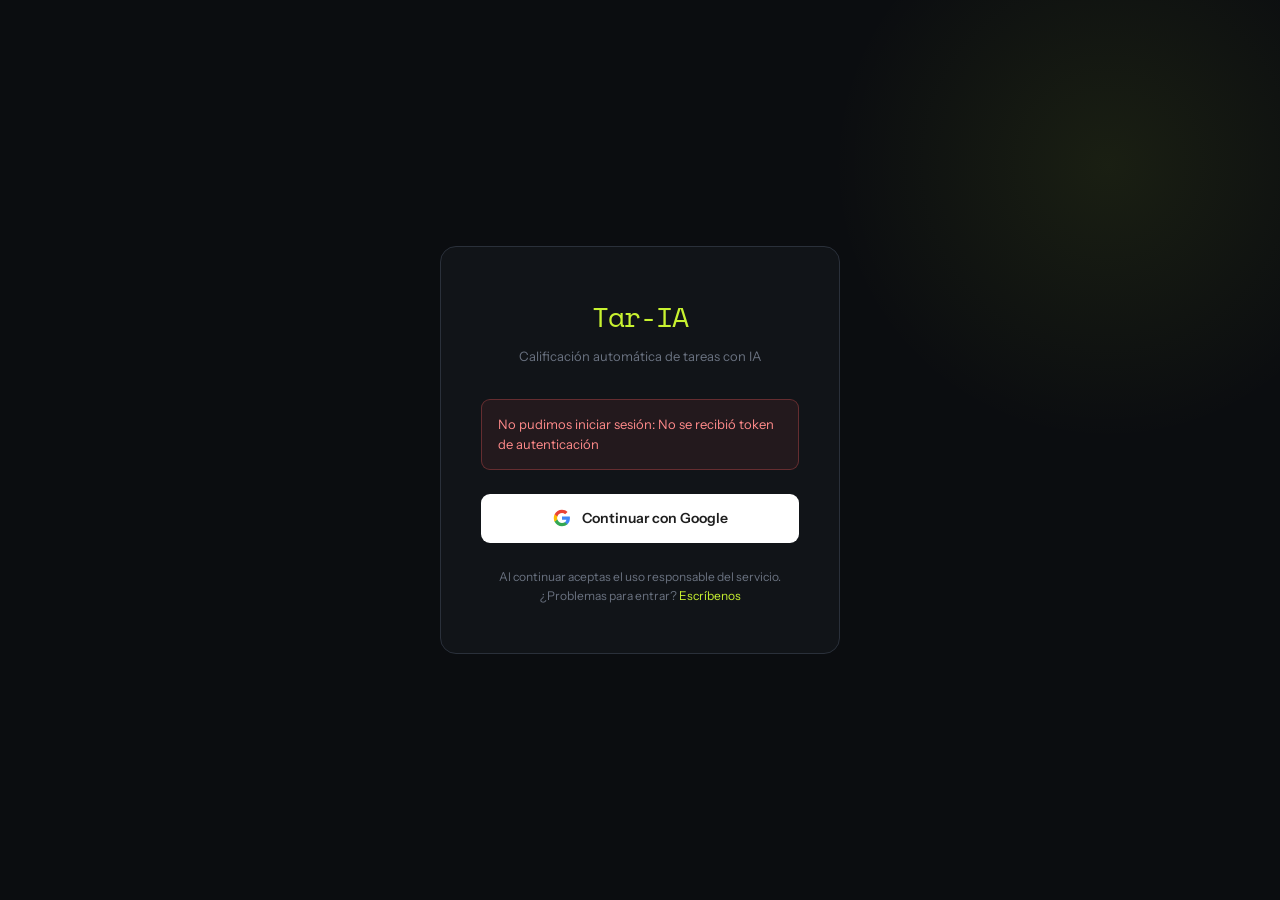
==== auth/callback/index.html @ 289f6f3b "Panel inicial de Tar-IA: login Google, calificar, historial, planes" ====
<!DOCTYPE html>
<html lang="es">
<head>
<meta charset="UTF-8">
<title>Iniciando sesión… — Tar-IA</title>
<link rel="stylesheet" href="../../css/style.css">
</head>
<body>
<div class="login-wrap">
  <div class="login-card" style="text-align:center">
    <div class="login-logo">Tar-IA</div>
    <div class="login-tag">Iniciando sesión…</div>
    <div style="display:flex;justify-content:center;margin-top:10px">
      <div class="spinner" style="border-color:rgba(200,242,48,.25);border-top-color:var(--accent)"></div>
    </div>
  </div>
</div>
<script src="../../js/api.js"></script>
<script>
  const params = new URLSearchParams(window.location.search);
  const token = params.get('token');
  if(token){
    setToken(token);
    window.location.href = '/panel.html';
  } else {
    window.location.href = '/index.html?msg=No se recibió token de autenticación';
  }
</script>
</body>
</html>
---- css/style.css ----
@import url('https://fonts.googleapis.com/css2?family=Space+Mono:wght@400;700&family=Instrument+Sans:ital,wght@0,400;0,500;0,600;1,400&display=swap');

:root{
  --bg:#0b0d10;--bg2:#111418;--bg3:#161b20;
  --border:#2a303a;--border2:#363d4a;
  --text:#f0ece0;--text2:#a0a8b8;--text3:#6a7280;
  --accent:#c8f230;--accent2:#a8cc20;
  --wa:#25d366;
  --error:#ff5d5d;--success:#4ade80;
}
*{box-sizing:border-box;margin:0;padding:0}
body{font-family:'Instrument Sans',sans-serif;background:var(--bg);color:var(--text);line-height:1.6;min-height:100vh}
a{color:inherit}
::selection{background:rgba(200,242,48,.3)}

/* ── TOPBAR ── */
.topbar{display:flex;align-items:center;justify-content:space-between;padding:18px 32px;border-bottom:0.5px solid var(--border);background:var(--bg2)}
.topbar-logo{font-family:'Space Mono',monospace;font-size:19px;color:var(--accent);letter-spacing:-1px;text-decoration:none;display:flex;align-items:center;gap:8px}
.topbar-logo .tag{font-size:10px;background:rgba(200,242,48,.1);border:0.5px solid rgba(200,242,48,.3);padding:2px 7px;border-radius:10px;letter-spacing:.5px}
.topbar-user{display:flex;align-items:center;gap:14px;font-size:13px;color:var(--text2)}
.topbar-plan{background:var(--bg3);border:0.5px solid var(--border2);padding:5px 12px;border-radius:7px;font-family:'Space Mono',monospace;font-size:12px;color:var(--accent)}
.btn-logout{background:none;border:0.5px solid var(--border2);color:var(--text2);font-size:12px;padding:7px 13px;border-radius:7px;cursor:pointer;transition:border-color .2s,color .2s}
.btn-logout:hover{border-color:var(--error);color:var(--error)}

/* ── LOGIN SCREEN ── */
.login-wrap{min-height:100vh;display:flex;align-items:center;justify-content:center;padding:24px;position:relative;overflow:hidden}
.login-glow{position:absolute;top:-15%;right:-10%;width:600px;height:600px;background:radial-gradient(circle,rgba(200,242,48,.08) 0%,transparent 65%);pointer-events:none}
.login-card{position:relative;z-index:1;background:var(--bg2);border:0.5px solid var(--border);border-radius:16px;padding:48px 40px;max-width:400px;width:100%;text-align:center}
.login-logo{font-family:'Space Mono',monospace;font-size:28px;color:var(--accent);letter-spacing:-1px;margin-bottom:6px}
.login-tag{font-size:13px;color:var(--text3);margin-bottom:32px}
.btn-google{display:flex;align-items:center;justify-content:center;gap:11px;width:100%;background:#fff;color:#1f1f1f;font-size:14px;font-weight:600;padding:13px 20px;border-radius:9px;border:none;cursor:pointer;text-decoration:none;transition:transform .15s,box-shadow .2s}
.btn-google:hover{transform:translateY(-1px);box-shadow:0 6px 20px rgba(0,0,0,.3)}
.login-foot{margin-top:24px;font-size:12px;color:var(--text3)}
.login-foot a{color:var(--accent);text-decoration:none}

/* ── PANEL LAYOUT ── */
.panel-body{display:flex;min-height:calc(100vh - 65px)}
.sidebar{width:220px;border-right:0.5px solid var(--border);background:var(--bg2);padding:24px 14px;flex-shrink:0}
.side-link{display:flex;align-items:center;gap:11px;padding:11px 14px;border-radius:8px;color:var(--text2);text-decoration:none;font-size:14px;cursor:pointer;transition:background .2s,color .2s;margin-bottom:3px;border:none;background:none;width:100%;text-align:left;font-family:inherit}
.side-link svg{width:17px;height:17px;stroke:currentColor;fill:none;stroke-width:1.8;flex-shrink:0}
.side-link:hover{background:var(--bg3);color:var(--text)}
.side-link.active{background:rgba(200,242,48,.08);color:var(--accent)}
.main-content{flex:1;padding:36px 40px;max-width:920px}
.view{display:none}
.view.active{display:block}
.view-title{font-size:1.6rem;font-weight:600;margin-bottom:6px}
.view-sub{font-size:14px;color:var(--text2);margin-bottom:32px}

/* ── CARDS / FORM ── */
.card{background:var(--bg2);border:0.5px solid var(--border);border-radius:12px;padding:28px}
.field{margin-bottom:20px}
.field label{display:block;font-size:13px;color:var(--text2);margin-bottom:8px;font-weight:500}
.field-hint{font-size:12px;color:var(--text3);margin-top:6px}
.dropzone{border:1.5px dashed var(--border2);border-radius:10px;padding:24px;text-align:center;cursor:pointer;transition:border-color .2s,background .2s;font-size:13px;color:var(--text2)}
.dropzone:hover,.dropzone.drag{border-color:var(--accent);background:rgba(200,242,48,.04)}
.dropzone input{display:none}
.file-list{margin-top:10px;display:flex;flex-direction:column;gap:6px}
.file-item{display:flex;align-items:center;justify-content:space-between;background:var(--bg3);border:0.5px solid var(--border);border-radius:7px;padding:8px 12px;font-size:12px;font-family:'Space Mono',monospace}
.file-item button{background:none;border:none;color:var(--text3);cursor:pointer;font-size:14px}
textarea{width:100%;background:var(--bg3);border:0.5px solid var(--border2);border-radius:8px;padding:12px 14px;color:var(--text);font-family:inherit;font-size:14px;resize:vertical;min-height:80px}
textarea:focus{outline:none;border-color:var(--accent)}

.btn-primary{display:inline-flex;align-items:center;gap:9px;background:var(--accent);color:#0b0d10;font-size:14px;font-weight:600;padding:13px 24px;border-radius:9px;border:none;cursor:pointer;transition:background .2s}
.btn-primary:hover{background:var(--accent2)}
.btn-primary:disabled{opacity:.5;cursor:not-allowed}
.btn-secondary{display:inline-flex;align-items:center;gap:9px;background:transparent;color:var(--text);font-size:14px;font-weight:500;padding:13px 24px;border-radius:9px;border:0.5px solid var(--border2);cursor:pointer;transition:border-color .2s,color .2s}
.btn-secondary:hover{border-color:var(--accent);color:var(--accent)}

/* ── ALERT ── */
.alert{padding:14px 16px;border-radius:9px;font-size:13px;margin-bottom:20px;display:flex;gap:10px;align-items:flex-start}
.alert-error{background:rgba(255,93,93,.08);border:0.5px solid rgba(255,93,93,.3);color:#ff8a8a}
.alert-success{background:rgba(74,222,128,.08);border:0.5px solid rgba(74,222,128,.3);color:var(--success)}
.alert-info{background:rgba(200,242,48,.06);border:0.5px solid rgba(200,242,48,.25);color:var(--accent)}

/* ── TABLE ── */
table{width:100%;border-collapse:collapse;font-size:13px}
th{text-align:left;color:var(--text3);font-family:'Space Mono',monospace;font-size:11px;text-transform:uppercase;letter-spacing:.5px;padding:10px 12px;border-bottom:0.5px solid var(--border)}
td{padding:12px;border-bottom:0.5px solid var(--border);color:var(--text2)}
tr:last-child td{border-bottom:none}
.badge{font-size:11px;padding:3px 9px;border-radius:10px;font-family:'Space Mono',monospace}
.badge-ok{background:rgba(74,222,128,.1);color:var(--success);border:0.5px solid rgba(74,222,128,.25)}
.badge-pending{background:rgba(245,176,96,.1);color:#f5b060;border:0.5px solid rgba(245,176,96,.25)}

/* ── PLAN CARDS ── */
.plan-grid{display:grid;grid-template-columns:repeat(auto-fit,minmax(200px,1fr));gap:16px;margin-top:8px}
.plan-card{background:var(--bg3);border:0.5px solid var(--border2);border-radius:12px;padding:24px 20px;text-align:center;position:relative;transition:border-color .2s,transform .2s}
.plan-card:hover{transform:translateY(-3px)}
.plan-card.current{border-color:var(--accent);background:rgba(200,242,48,.05)}
.plan-card.current::before{content:'Plan actual';position:absolute;top:-10px;left:50%;transform:translateX(-50%);background:var(--accent);color:#0b0d10;font-size:10px;padding:3px 10px;border-radius:10px;font-family:'Space Mono',monospace;font-weight:700}
.plan-name{font-family:'Space Mono',monospace;font-size:14px;color:var(--text2);text-transform:uppercase;letter-spacing:.5px;margin-bottom:10px}
.plan-price{font-size:2rem;font-weight:700;margin-bottom:4px}
.plan-price small{font-size:13px;color:var(--text3);font-weight:400}
.plan-revs{font-size:13px;color:var(--text3);margin-bottom:18px}

/* ── STAT MINI ── */
.stat-row{display:grid;grid-template-columns:repeat(3,1fr);gap:14px;margin-bottom:28px}
.stat-mini{background:var(--bg2);border:0.5px solid var(--border);border-radius:10px;padding:18px 20px}
.stat-mini-num{font-family:'Space Mono',monospace;font-size:1.7rem;color:var(--accent);font-weight:700}
.stat-mini-label{font-size:12px;color:var(--text3);margin-top:4px}

/* ── LOADER ── */
.spinner{width:18px;height:18px;border:2px solid rgba(11,13,16,.3);border-top-color:#0b0d10;border-radius:50%;animation:spin .7s linear infinite}
@keyframes spin{to{transform:rotate(360deg)}}

@media(max-width:760px){
  .panel-body{flex-direction:column}
  .sidebar{width:100%;display:flex;overflow-x:auto;border-right:none;border-bottom:0.5px solid var(--border)}
  .side-link{flex-shrink:0}
  .main-content{padding:24px 18px}
  .stat-row{grid-template-columns:1fr}
}
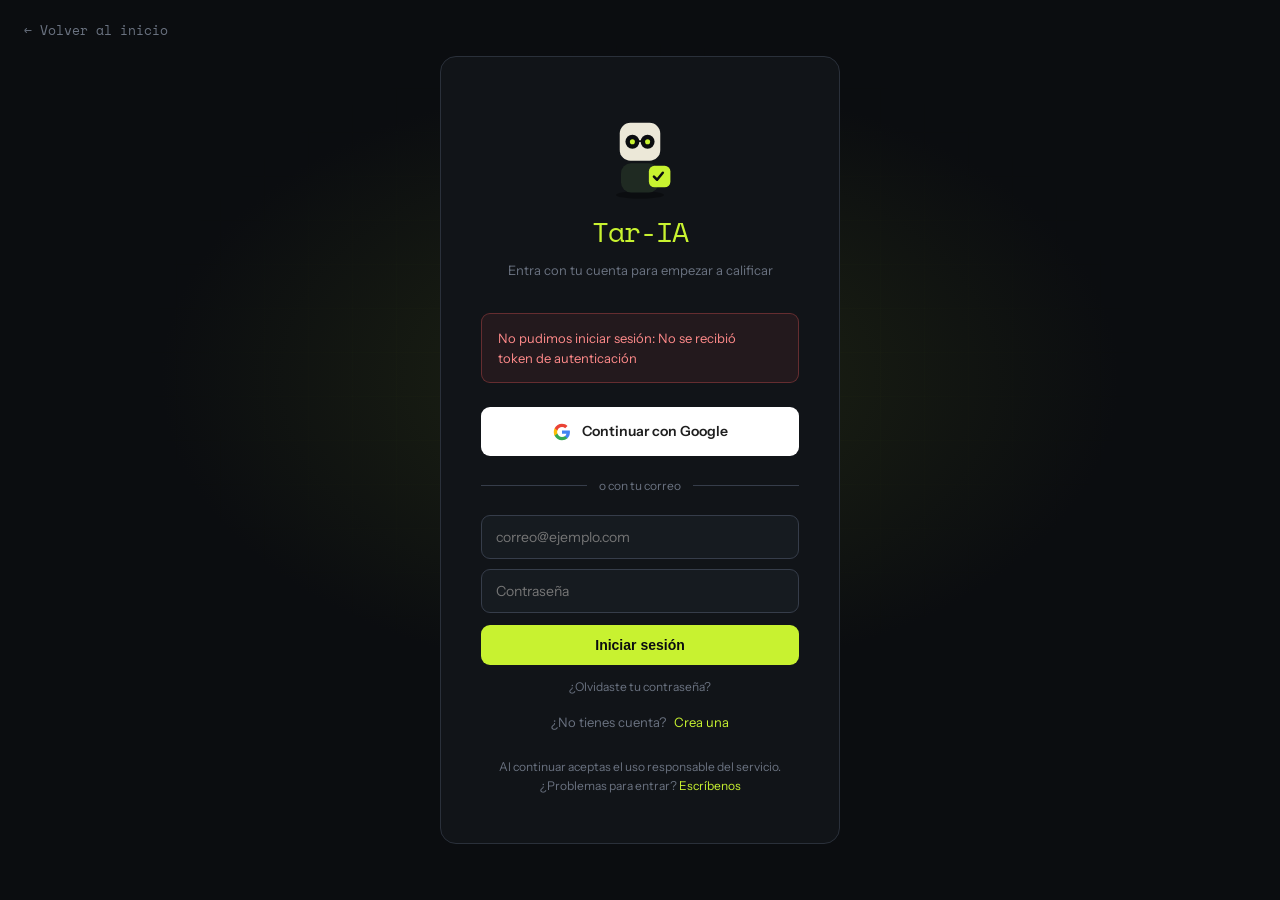
==== commit c7765046: "Landing nuevo + login limpio (sin foto); flujo index→login→panel" ====
--- a/auth/callback/index.html
+++ b/auth/callback/index.html
@@ -23,7 +23,7 @@
     setToken(token);
     window.location.href = '/panel.html';
   } else {
-    window.location.href = '/index.html?msg=No se recibió token de autenticación';
+    window.location.href = '/login.html?msg=No se recibió token de autenticación';
   }
 </script>
 </body>
--- a/css/style.css
+++ b/css/style.css
@@ -14,13 +14,86 @@
 ::selection{background:rgba(200,242,48,.3)}
 
 /* ── TOPBAR ── */
+@keyframes nerdy-bob{0%,100%{transform:translateY(0)}50%{transform:translateY(-6px)}}
 .topbar{display:flex;align-items:center;justify-content:space-between;padding:18px 32px;border-bottom:0.5px solid var(--border);background:var(--bg2)}
 .topbar-logo{font-family:'Space Mono',monospace;font-size:19px;color:var(--accent);letter-spacing:-1px;text-decoration:none;display:flex;align-items:center;gap:8px}
 .topbar-logo .tag{font-size:10px;background:rgba(200,242,48,.1);border:0.5px solid rgba(200,242,48,.3);padding:2px 7px;border-radius:10px;letter-spacing:.5px}
 .topbar-user{display:flex;align-items:center;gap:14px;font-size:13px;color:var(--text2)}
 .topbar-plan{background:var(--bg3);border:0.5px solid var(--border2);padding:5px 12px;border-radius:7px;font-family:'Space Mono',monospace;font-size:12px;color:var(--accent)}
+.topbar-creditos{font-family:'Space Mono',monospace;font-size:12px;color:var(--text3);padding:5px 10px;border:0.5px solid var(--border);border-radius:7px}
 .btn-logout{background:none;border:0.5px solid var(--border2);color:var(--text2);font-size:12px;padding:7px 13px;border-radius:7px;cursor:pointer;transition:border-color .2s,color .2s}
 .btn-logout:hover{border-color:var(--error);color:var(--error)}
+
+/* ── AUTH STAGE (login con ilustración central) ── */
+.auth-stage{position:relative;min-height:100vh;overflow:hidden;background:radial-gradient(ellipse 60% 55% at 50% 52%, rgba(200,242,48,.06), var(--bg) 70%)}
+.auth-stage::after{content:'';position:absolute;inset:0;background-image:linear-gradient(rgba(255,255,255,.014) 1px,transparent 1px),linear-gradient(90deg,rgba(255,255,255,.014) 1px,transparent 1px);background-size:48px 48px;pointer-events:none;z-index:0}
+
+/* ilustración central que se funde con el fondo */
+.auth-hero{position:absolute;left:50%;top:50%;transform:translate(-50%,-50%);z-index:1;pointer-events:none}
+.auth-hero-img{height:min(86vh,720px);max-width:92vw;object-fit:contain;display:block;
+  -webkit-mask-image:radial-gradient(ellipse 58% 64% at 50% 47%, #000 38%, transparent 82%);
+  mask-image:radial-gradient(ellipse 58% 64% at 50% 47%, #000 38%, transparent 82%)}
+
+/* humito del café (aproximado por CSS, sobre la taza) */
+.steam{position:absolute;left:calc(50% - 86px);top:calc(50% + 30px);width:7px;height:7px;border-radius:50%;background:rgba(255,255,255,.5);filter:blur(3px);opacity:0;z-index:2}
+.steam.s1{animation:steam 3.4s ease-in infinite}
+.steam.s2{left:calc(50% - 78px);animation:steam 3.4s ease-in .9s infinite}
+.steam.s3{left:calc(50% - 94px);animation:steam 3.4s ease-in 1.8s infinite}
+@keyframes steam{0%{opacity:0;transform:translateY(0) scale(.7)}25%{opacity:.55}100%{opacity:0;transform:translateY(-46px) scale(1.7)}}
+
+/* bloques flotantes en las esquinas */
+.auth-tl{position:absolute;top:54px;left:56px;max-width:420px;z-index:3}
+.auth-bl{position:absolute;bottom:46px;left:56px;z-index:3}
+.auth-br{position:absolute;bottom:46px;right:56px;z-index:3}
+
+.auth-brand{font-family:'Space Mono',monospace;font-size:18px;color:var(--accent);letter-spacing:-.5px;margin-bottom:30px}
+.auth-brand span{color:var(--text3);font-size:11px;margin-left:4px}
+.auth-headline{font-size:2.3rem;line-height:1.12;font-weight:600;letter-spacing:-1.2px;margin-bottom:16px;text-shadow:0 2px 24px rgba(0,0,0,.6)}
+.auth-lede{font-size:14.5px;color:var(--text2);line-height:1.6;max-width:380px;margin-bottom:26px}
+.auth-points{list-style:none;padding:0;margin:0;display:flex;flex-direction:column;gap:12px}
+.auth-points li{position:relative;padding-left:28px;font-size:13.5px;color:var(--text2)}
+.auth-points li::before{content:'';position:absolute;left:0;top:3px;width:17px;height:17px;border-radius:50%;background:rgba(200,242,48,.1);border:0.5px solid var(--accent)}
+.auth-points li::after{content:'';position:absolute;left:6px;top:6px;width:4px;height:8px;border:solid var(--accent);border-width:0 1.6px 1.6px 0;transform:rotate(45deg)}
+
+/* mockup hoja calificada */
+.mock-sheet{max-width:270px;background:var(--bg2);border:0.5px solid var(--border2);border-radius:13px;overflow:hidden;box-shadow:0 30px 70px rgba(0,0,0,.45);transform:rotate(-2.5deg);transition:transform .4s cubic-bezier(.16,1,.3,1)}
+.mock-sheet:hover{transform:rotate(0) translateY(-4px)}
+.mock-head{background:var(--accent);color:#0b0d10;padding:16px 20px;display:flex;align-items:baseline;gap:7px}
+.mock-grade{font-family:'Space Mono',monospace;font-size:34px;font-weight:700;line-height:1}
+.mock-grade-sub{font-size:13px;opacity:.7;font-weight:600}
+.mock-body{padding:16px 20px 14px}
+.mock-name{font-weight:600;font-size:13px;margin-bottom:12px;color:var(--text)}
+.mock-row{font-size:12px;color:var(--text2);padding:6px 0;border-bottom:0.5px solid var(--border);display:flex;align-items:center;gap:9px}
+.mock-row:last-of-type{border-bottom:none}
+.mk{width:16px;height:16px;border-radius:50%;display:inline-flex;align-items:center;justify-content:center;font-size:10px;font-weight:700;flex-shrink:0;color:#0b0d10}
+.mk.ok{background:var(--success)}
+.mk.bad{background:var(--error)}
+.mock-foot{font-size:10px;color:var(--text3);font-family:'Space Mono',monospace;margin-top:12px}
+
+/* Pantallas medianas: ocultar la tarjeta de ejemplo para evitar choques */
+@media(max-width:1180px){
+  .auth-bl{display:none}
+  .auth-br{bottom:40px;right:40px}
+  .auth-tl{max-width:360px;top:44px;left:40px}
+  .auth-headline{font-size:2rem}
+}
+/* En pantallas de poca altura se oculta para no tapar el texto */
+@media(max-height:780px){
+  .auth-bl{display:none}
+}
+
+/* Móvil: apilar todo en flujo vertical, sin posiciones absolutas */
+@media(max-width:820px){
+  .auth-stage{display:flex;flex-direction:column;align-items:center;padding:36px 22px;min-height:100vh}
+  .auth-hero{position:relative;left:auto;top:auto;transform:none;order:2;margin:8px 0}
+  .auth-hero-img{height:auto;width:100%;max-width:340px;animation:none}
+  .steam{display:none}
+  .auth-tl{position:relative;top:auto;left:auto;order:1;max-width:480px;text-align:center}
+  .auth-tl .auth-points{display:none}
+  .auth-headline{font-size:1.7rem}
+  .auth-bl{display:none}
+  .auth-br{position:relative;bottom:auto;right:auto;order:3;width:100%;max-width:400px}
+}
 
 /* ── LOGIN SCREEN ── */
 .login-wrap{min-height:100vh;display:flex;align-items:center;justify-content:center;padding:24px;position:relative;overflow:hidden}
@@ -30,6 +103,18 @@
 .login-tag{font-size:13px;color:var(--text3);margin-bottom:32px}
 .btn-google{display:flex;align-items:center;justify-content:center;gap:11px;width:100%;background:#fff;color:#1f1f1f;font-size:14px;font-weight:600;padding:13px 20px;border-radius:9px;border:none;cursor:pointer;text-decoration:none;transition:transform .15s,box-shadow .2s}
 .btn-google:hover{transform:translateY(-1px);box-shadow:0 6px 20px rgba(0,0,0,.3)}
+.login-or{display:flex;align-items:center;gap:12px;margin:20px 0;color:var(--text3);font-size:12px}
+.login-or::before,.login-or::after{content:'';flex:1;height:0.5px;background:var(--border2)}
+.login-input{width:100%;background:var(--bg3);border:0.5px solid var(--border2);border-radius:9px;padding:12px 14px;color:var(--text);font-family:inherit;font-size:14px;margin-bottom:10px}
+.login-input:focus{outline:none;border-color:var(--accent)}
+.btn-email{width:100%;background:var(--accent);color:#0b0d10;font-size:14px;font-weight:600;padding:12px 20px;border-radius:9px;border:none;cursor:pointer;transition:background .2s;margin-top:2px}
+.btn-email:hover{background:var(--accent2)}
+.btn-email:disabled{opacity:.55;cursor:not-allowed}
+.login-forgot{margin-top:12px;font-size:12px;text-align:center}
+.login-forgot a{color:var(--text3);text-decoration:none}
+.login-forgot a:hover{color:var(--accent)}
+.login-switch{margin-top:16px;font-size:13px;color:var(--text3)}
+.login-switch a{color:var(--accent);text-decoration:none;margin-left:5px}
 .login-foot{margin-top:24px;font-size:12px;color:var(--text3)}
 .login-foot a{color:var(--accent);text-decoration:none}
 
@@ -40,8 +125,8 @@
 .side-link svg{width:17px;height:17px;stroke:currentColor;fill:none;stroke-width:1.8;flex-shrink:0}
 .side-link:hover{background:var(--bg3);color:var(--text)}
 .side-link.active{background:rgba(200,242,48,.08);color:var(--accent)}
-.main-content{flex:1;padding:36px 40px;max-width:920px}
-.view{display:none}
+.main-content{flex:1;padding:36px 40px;min-width:0}
+.view{display:none;max-width:960px;margin:0 auto}
 .view.active{display:block}
 .view-title{font-size:1.6rem;font-weight:600;margin-bottom:6px}
 .view-sub{font-size:14px;color:var(--text2);margin-bottom:32px}
@@ -66,8 +151,67 @@
 .btn-secondary{display:inline-flex;align-items:center;gap:9px;background:transparent;color:var(--text);font-size:14px;font-weight:500;padding:13px 24px;border-radius:9px;border:0.5px solid var(--border2);cursor:pointer;transition:border-color .2s,color .2s}
 .btn-secondary:hover{border-color:var(--accent);color:var(--accent)}
 
+/* ── MODAL GENÉRICO (fotos, etc.) ── */
+.modal-overlay{position:fixed;inset:0;background:rgba(0,0,0,.55);backdrop-filter:blur(5px);-webkit-backdrop-filter:blur(5px);z-index:1100;display:flex;align-items:center;justify-content:center;padding:24px}
+.modal-box{background:var(--bg2);border:0.5px solid var(--border2);border-radius:16px;max-width:460px;width:100%;padding:32px 30px;text-align:center;box-shadow:0 30px 80px rgba(0,0,0,.6)}
+.modal-emoji{font-size:38px;margin-bottom:8px}
+.modal-box h2{font-size:1.25rem;margin-bottom:14px}
+.modal-box p{font-size:14px;color:var(--text2);line-height:1.6;margin-bottom:12px}
+.modal-box strong{color:var(--text)}
+.modal-example{font-family:'Space Mono',monospace;font-size:12.5px;color:var(--accent);background:var(--bg3);border:0.5px solid var(--border);border-radius:9px;padding:12px;margin:14px 0}
+.modal-warn{background:rgba(245,176,96,.1);border:0.5px solid rgba(245,176,96,.3);border-radius:9px;padding:11px 14px;color:#f5b060 !important;font-size:13px !important}
+.modal-actions{display:flex;gap:12px;justify-content:center;margin-top:22px}
+.modal-actions button{flex:1}
+
+/* ── CÓMO USAR ── */
+.howto-step{background:var(--bg2);border:0.5px solid var(--border);border-radius:12px;padding:24px 26px;margin-bottom:18px}
+.howto-head{display:flex;align-items:center;gap:12px;margin-bottom:12px}
+.howto-head h3{margin:0;font-size:16px}
+.howto-n{flex-shrink:0;width:34px;height:34px;border-radius:50%;background:var(--accent);color:#0b0d10;font-family:'Space Mono',monospace;font-weight:700;display:flex;align-items:center;justify-content:center;font-size:16px}
+.howto-step p{font-size:14px;color:var(--text2);line-height:1.6;margin-bottom:8px}
+.howto-step ul{margin:0 0 8px;padding-left:20px}
+.howto-step li{font-size:13.5px;color:var(--text2);line-height:1.7}
+.howto-step strong{color:var(--text)}
+.howto-tip{font-size:12.5px !important;color:var(--text3) !important;border-left:2px solid var(--border2);padding-left:12px;margin-top:10px !important}
+.howto-grid{display:grid;grid-template-columns:1fr 1fr;gap:14px;margin-top:12px}
+.howto-card{border-radius:10px;padding:16px 18px}
+.howto-card.good{background:rgba(74,222,128,.06);border:0.5px solid rgba(74,222,128,.3)}
+.howto-card.bad{background:rgba(255,93,93,.06);border:0.5px solid rgba(255,93,93,.3)}
+.howto-card-h{font-weight:600;font-size:14px;margin-bottom:10px}
+.howto-card.good .howto-card-h{color:var(--success)}
+.howto-card.bad .howto-card-h{color:var(--error)}
+.howto-card ul{margin:0;padding-left:18px}
+.howto-card li{font-size:13px;color:var(--text2);line-height:1.7}
+.howto-cta{text-align:center;font-size:14px;color:var(--text2);padding:18px;background:rgba(200,242,48,.06);border:0.5px solid rgba(200,242,48,.25);border-radius:12px}
+.howto-cta a{color:var(--accent);text-decoration:none;font-weight:600;margin-left:6px}
+@media(max-width:680px){.howto-grid{grid-template-columns:1fr}}
+
+/* ── BANNER VERIFICACIÓN DE CORREO ── */
+#verify-banner{display:flex;align-items:center;gap:10px;background:rgba(245,176,96,.12);border-bottom:0.5px solid rgba(245,176,96,.35);color:#f5b060;font-size:13px;padding:11px 24px}
+#verify-banner svg{flex-shrink:0}
+#verify-banner button{margin-left:auto;background:#f5b060;color:#0b0d10;border:none;border-radius:7px;padding:7px 14px;font-size:12px;font-weight:600;cursor:pointer;white-space:nowrap}
+#verify-banner button:disabled{opacity:.6;cursor:default}
+
+/* ── SELECTOR DE MODO DE CLAVE ── */
+.clave-modo{display:flex;gap:8px;background:var(--bg3);border:0.5px solid var(--border);border-radius:10px;padding:4px;margin-bottom:20px}
+.clave-modo-btn{flex:1;background:none;border:none;color:var(--text2);font-size:13px;font-weight:500;padding:9px 12px;border-radius:7px;cursor:pointer;font-family:inherit;transition:background .2s,color .2s}
+.clave-modo-btn.active{background:var(--accent);color:#0b0d10;font-weight:600}
+#tabla-clave input{background:var(--bg3);border:0.5px solid var(--border2);border-radius:6px;color:var(--text);font-family:inherit;font-size:13px;padding:6px 8px;width:100%}
+#tabla-clave input:focus{outline:none;border-color:var(--accent)}
+#tabla-clave td{vertical-align:middle}
+#tabla-clave .col-puntos input{width:64px}
+#tabla-clave .col-tol input{width:72px}
+.btn-del-fila{background:none;border:none;color:var(--text3);cursor:pointer;font-size:14px}
+.btn-del-fila:hover{color:var(--error)}
+
+/* ── AVISO DE CRÉDITOS ── */
+.creditos-aviso{background:rgba(200,242,48,.07);border:0.5px solid rgba(200,242,48,.3);border-radius:9px;padding:12px 16px;margin-bottom:16px;font-size:13px;color:var(--text2)}
+.creditos-aviso .cred-num{font-family:'Space Mono',monospace;font-weight:700;color:var(--accent);font-size:15px}
+.creditos-aviso .cred-sub{color:var(--text3);font-size:12px;margin-left:4px}
+.creditos-aviso .cred-warn{margin-top:8px;color:#ff8a8a;font-size:12px}
+
 /* ── ALERT ── */
-.alert{padding:14px 16px;border-radius:9px;font-size:13px;margin-bottom:20px;display:flex;gap:10px;align-items:flex-start}
+.alert{padding:14px 38px 14px 16px;border-radius:9px;font-size:13px;margin-bottom:20px;position:relative;line-height:1.55}
 .alert-error{background:rgba(255,93,93,.08);border:0.5px solid rgba(255,93,93,.3);color:#ff8a8a}
 .alert-success{background:rgba(74,222,128,.08);border:0.5px solid rgba(74,222,128,.3);color:var(--success)}
 .alert-info{background:rgba(200,242,48,.06);border:0.5px solid rgba(200,242,48,.25);color:var(--accent)}
@@ -91,6 +235,49 @@
 .plan-price{font-size:2rem;font-weight:700;margin-bottom:4px}
 .plan-price small{font-size:13px;color:var(--text3);font-weight:400}
 .plan-revs{font-size:13px;color:var(--text3);margin-bottom:18px}
+.ai-disclaimer{display:flex;gap:11px;align-items:flex-start;background:rgba(245,176,96,.08);border:0.5px solid rgba(245,176,96,.3);border-radius:10px;padding:14px 18px;margin-bottom:24px;font-size:13px;color:#f5b060;line-height:1.55}
+.ai-disclaimer svg{flex-shrink:0;margin-top:2px}
+.ai-disclaimer strong{color:#ffd9a0}
+.ai-disclaimer #ai-disclaimer-close{margin-left:auto;background:none;border:none;color:#f5b060;cursor:pointer;font-size:14px;padding:2px 6px;flex-shrink:0;align-self:flex-start;opacity:.7}
+.ai-disclaimer #ai-disclaimer-close:hover{opacity:1}
+.alert-close{position:absolute;top:10px;right:12px;background:none;border:none;color:inherit;cursor:pointer;font-size:13px;opacity:.6}
+.alert-close:hover{opacity:1}
+.plan-iva{font-size:10px;color:var(--text3);text-transform:uppercase;letter-spacing:.5px;margin-bottom:4px}
+.plan-usd{font-size:12px;color:var(--text3);margin-bottom:4px;font-family:'Space Mono',monospace}
+.fx-disclaimer{font-size:11px;color:var(--text3);margin-top:14px;line-height:1.5;border-left:2px solid var(--border2);padding-left:10px}
+
+/* ── TOOLTIPS DE AYUDA (ícono i) ── */
+.info-i{display:inline-flex;align-items:center;justify-content:center;width:15px;height:15px;border-radius:50%;border:1px solid var(--text3);color:var(--text3);font-size:10px;font-style:italic;font-family:Georgia,serif;cursor:help;margin-left:7px;position:relative;vertical-align:middle}
+.info-i:hover{border-color:var(--accent);color:var(--accent)}
+.info-pop{display:none;position:absolute;bottom:140%;left:50%;transform:translateX(-50%);width:250px;background:var(--bg3);border:0.5px solid var(--border2);border-radius:9px;padding:11px 13px;font-size:12px;font-style:normal;font-weight:400;color:var(--text2);line-height:1.55;z-index:60;box-shadow:0 10px 28px rgba(0,0,0,.45);text-align:left;font-family:'Instrument Sans',sans-serif}
+.info-pop strong{color:var(--text)}
+.info-i:hover .info-pop{display:block}
+
+/* ── TOUR DE BIENVENIDA ── */
+.tour-overlay{position:fixed;inset:0;background:rgba(0,0,0,.6);z-index:1000}
+.tour-tip{position:fixed;z-index:1003;width:300px;background:var(--bg2);border:0.5px solid var(--accent);border-radius:12px;padding:18px 20px;box-shadow:0 20px 60px rgba(0,0,0,.55)}
+.tour-title{font-weight:600;font-size:15px;margin-bottom:6px}
+.tour-text{font-size:13px;color:var(--text2);line-height:1.55;margin-bottom:14px}
+.tour-actions{display:flex;justify-content:space-between;align-items:center;gap:10px}
+.tour-skip{background:none;border:none;color:var(--text3);font-size:12px;cursor:pointer;padding:6px}
+.tour-skip:hover{color:var(--text2)}
+.tour-next{background:var(--accent);color:#0b0d10;border:none;border-radius:7px;padding:8px 18px;font-size:13px;font-weight:600;cursor:pointer}
+.tour-progress{font-size:11px;color:var(--text3);font-family:'Space Mono',monospace;margin-top:10px;text-align:right}
+.tour-highlight{position:relative;z-index:1002;box-shadow:0 0 0 3px var(--accent),0 0 0 9999px rgba(0,0,0,.6);border-radius:8px}
+
+/* ── ADMIN KPIs ── */
+.kpi-grid{display:grid;grid-template-columns:repeat(auto-fit,minmax(180px,1fr));gap:14px;margin-bottom:24px}
+.kpi-card{background:var(--bg2);border:0.5px solid var(--border);border-radius:12px;padding:20px 22px}
+.kpi-card.kpi-accent{border-color:rgba(200,242,48,.35);background:rgba(200,242,48,.04)}
+.kpi-label{font-size:11px;color:var(--text3);text-transform:uppercase;letter-spacing:.6px;margin-bottom:8px}
+.kpi-num{font-family:'Space Mono',monospace;font-size:1.7rem;font-weight:700;color:var(--text);line-height:1}
+.kpi-card.kpi-accent .kpi-num{color:var(--accent)}
+.kpi-foot{font-size:12px;color:var(--text3);margin-top:6px}
+.plan-bar-row{display:flex;align-items:center;gap:12px;margin-bottom:10px;font-size:13px}
+.plan-bar-name{width:110px;color:var(--text2);font-family:'Space Mono',monospace;font-size:12px;text-transform:capitalize}
+.plan-bar-track{flex:1;background:var(--bg3);border-radius:99px;height:10px;overflow:hidden}
+.plan-bar-fill{height:100%;background:var(--accent);border-radius:99px;min-width:3px}
+.plan-bar-count{width:36px;text-align:right;color:var(--text);font-family:'Space Mono',monospace;font-size:12px}
 
 /* ── STAT MINI ── */
 .stat-row{display:grid;grid-template-columns:repeat(3,1fr);gap:14px;margin-bottom:28px}
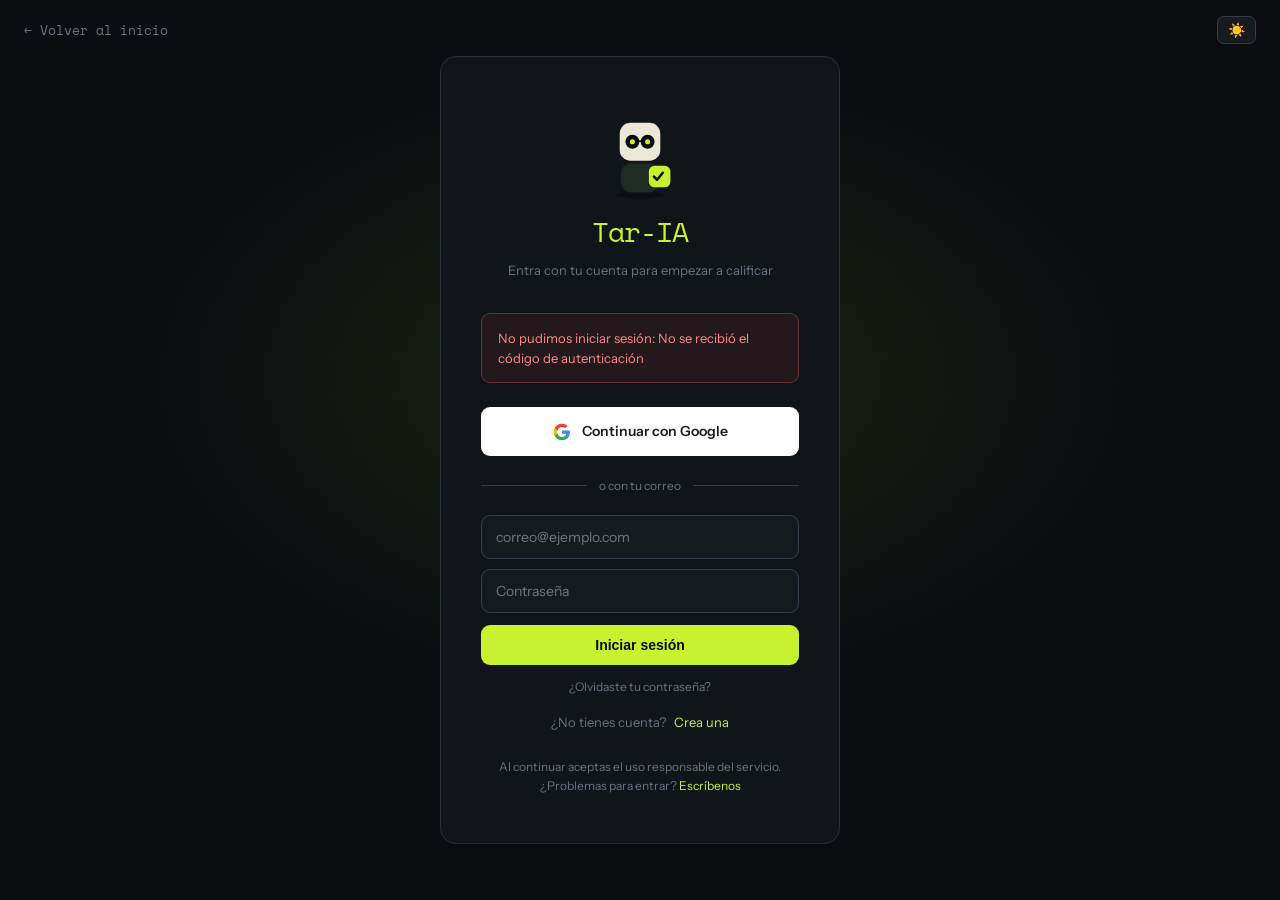
==== commit 53971146: "Seguridad: el JWT ya no viaja en la URL del callback de Google; la pagina de callback canjea un codi" ====
--- a/auth/callback/index.html
+++ b/auth/callback/index.html
@@ -17,13 +17,34 @@
 </div>
 <script src="../../js/api.js"></script>
 <script>
+  // El backend ya NO manda el JWT en la URL: manda un código EFÍMERO (60s, un solo
+  // uso) que aquí se cambia por el JWT vía POST. Así el token de sesión nunca queda
+  // en historial, logs ni referrer. Se usa location.replace para que ni siquiera el
+  // código efímero quede en el historial.
   const params = new URLSearchParams(window.location.search);
-  const token = params.get('token');
-  if(token){
-    setToken(token);
-    window.location.href = '/panel.html';
+  const code = params.get('code');
+  const legado = params.get('token');   // compatibilidad con el flujo anterior
+
+  function irLogin(msg){
+    window.location.replace(BASE + '/login.html?msg=' + encodeURIComponent(msg));
+  }
+
+  if(code){
+    fetch(`${API_URL}/auth/exchange`, {
+      method: 'POST',
+      headers: { 'Content-Type': 'application/json' },
+      body: JSON.stringify({ code })
+    }).then(async r => {
+      const data = await r.json().catch(() => ({}));
+      if(!r.ok || !data.token) throw new Error(data.detail || 'No se pudo iniciar sesión');
+      setToken(data.token);
+      window.location.replace(BASE + '/panel.html');
+    }).catch(e => irLogin(e.message || 'No se pudo iniciar sesión'));
+  } else if(legado){
+    setToken(legado);
+    window.location.replace(BASE + '/panel.html');
   } else {
-    window.location.href = '/login.html?msg=No se recibió token de autenticación';
+    irLogin('No se recibió el código de autenticación');
   }
 </script>
 </body>
--- a/css/style.css
+++ b/css/style.css
@@ -5,8 +5,20 @@
   --border:#2a303a;--border2:#363d4a;
   --text:#f0ece0;--text2:#a0a8b8;--text3:#6a7280;
   --accent:#c8f230;--accent2:#a8cc20;
+  --accent-text:#c8f230;   /* lima usado como TEXTO/BORDE (en oscuro es el mismo lima) */
   --wa:#25d366;
   --error:#ff5d5d;--success:#4ade80;
+}
+/* Modo claro — el lima de marca se conserva para FONDOS (botones, barras), y para
+   textos/bordes se usa un lima OSCURO legible sobre blanco. Paleta clara familia Enginerd. */
+:root[data-theme="light"]{
+  --bg:#f7f8f4;--bg2:#ffffff;--bg3:#eef1e8;
+  --border:#e0e4d8;--border2:#c7cfba;
+  --text:#14181c;--text2:#4a5560;--text3:#78838f;
+  --accent:#c8f230;--accent2:#b0da1c;
+  --accent-text:#4d6b00;
+  --wa:#1da851;
+  --error:#d93838;--success:#2e9e5b;
 }
 *{box-sizing:border-box;margin:0;padding:0}
 body{font-family:'Instrument Sans',sans-serif;background:var(--bg);color:var(--text);line-height:1.6;min-height:100vh}
@@ -16,11 +28,13 @@
 /* ── TOPBAR ── */
 @keyframes nerdy-bob{0%,100%{transform:translateY(0)}50%{transform:translateY(-6px)}}
 .topbar{display:flex;align-items:center;justify-content:space-between;padding:18px 32px;border-bottom:0.5px solid var(--border);background:var(--bg2)}
-.topbar-logo{font-family:'Space Mono',monospace;font-size:19px;color:var(--accent);letter-spacing:-1px;text-decoration:none;display:flex;align-items:center;gap:8px}
+.topbar-logo{font-family:'Space Mono',monospace;font-size:19px;color:var(--accent-text);letter-spacing:-1px;text-decoration:none;display:flex;align-items:center;gap:8px}
 .topbar-logo .tag{font-size:10px;background:rgba(200,242,48,.1);border:0.5px solid rgba(200,242,48,.3);padding:2px 7px;border-radius:10px;letter-spacing:.5px}
 .topbar-user{display:flex;align-items:center;gap:14px;font-size:13px;color:var(--text2)}
-.topbar-plan{background:var(--bg3);border:0.5px solid var(--border2);padding:5px 12px;border-radius:7px;font-family:'Space Mono',monospace;font-size:12px;color:var(--accent)}
+.topbar-plan{background:var(--bg3);border:0.5px solid var(--border2);padding:5px 12px;border-radius:7px;font-family:'Space Mono',monospace;font-size:12px;color:var(--accent-text)}
 .topbar-creditos{font-family:'Space Mono',monospace;font-size:12px;color:var(--text3);padding:5px 10px;border:0.5px solid var(--border);border-radius:7px}
+.btn-theme{background:var(--bg3);border:0.5px solid var(--border2);border-radius:7px;color:var(--text2);cursor:pointer;font-size:14px;line-height:1;padding:6px 10px;transition:border-color .2s,color .2s}
+.btn-theme:hover{border-color:var(--accent);color:var(--accent-text)}
 .btn-logout{background:none;border:0.5px solid var(--border2);color:var(--text2);font-size:12px;padding:7px 13px;border-radius:7px;cursor:pointer;transition:border-color .2s,color .2s}
 .btn-logout:hover{border-color:var(--error);color:var(--error)}
 
@@ -46,7 +60,7 @@
 .auth-bl{position:absolute;bottom:46px;left:56px;z-index:3}
 .auth-br{position:absolute;bottom:46px;right:56px;z-index:3}
 
-.auth-brand{font-family:'Space Mono',monospace;font-size:18px;color:var(--accent);letter-spacing:-.5px;margin-bottom:30px}
+.auth-brand{font-family:'Space Mono',monospace;font-size:18px;color:var(--accent-text);letter-spacing:-.5px;margin-bottom:30px}
 .auth-brand span{color:var(--text3);font-size:11px;margin-left:4px}
 .auth-headline{font-size:2.3rem;line-height:1.12;font-weight:600;letter-spacing:-1.2px;margin-bottom:16px;text-shadow:0 2px 24px rgba(0,0,0,.6)}
 .auth-lede{font-size:14.5px;color:var(--text2);line-height:1.6;max-width:380px;margin-bottom:26px}
@@ -99,24 +113,24 @@
 .login-wrap{min-height:100vh;display:flex;align-items:center;justify-content:center;padding:24px;position:relative;overflow:hidden}
 .login-glow{position:absolute;top:-15%;right:-10%;width:600px;height:600px;background:radial-gradient(circle,rgba(200,242,48,.08) 0%,transparent 65%);pointer-events:none}
 .login-card{position:relative;z-index:1;background:var(--bg2);border:0.5px solid var(--border);border-radius:16px;padding:48px 40px;max-width:400px;width:100%;text-align:center}
-.login-logo{font-family:'Space Mono',monospace;font-size:28px;color:var(--accent);letter-spacing:-1px;margin-bottom:6px}
+.login-logo{font-family:'Space Mono',monospace;font-size:28px;color:var(--accent-text);letter-spacing:-1px;margin-bottom:6px}
 .login-tag{font-size:13px;color:var(--text3);margin-bottom:32px}
 .btn-google{display:flex;align-items:center;justify-content:center;gap:11px;width:100%;background:#fff;color:#1f1f1f;font-size:14px;font-weight:600;padding:13px 20px;border-radius:9px;border:none;cursor:pointer;text-decoration:none;transition:transform .15s,box-shadow .2s}
 .btn-google:hover{transform:translateY(-1px);box-shadow:0 6px 20px rgba(0,0,0,.3)}
 .login-or{display:flex;align-items:center;gap:12px;margin:20px 0;color:var(--text3);font-size:12px}
 .login-or::before,.login-or::after{content:'';flex:1;height:0.5px;background:var(--border2)}
 .login-input{width:100%;background:var(--bg3);border:0.5px solid var(--border2);border-radius:9px;padding:12px 14px;color:var(--text);font-family:inherit;font-size:14px;margin-bottom:10px}
-.login-input:focus{outline:none;border-color:var(--accent)}
+.login-input:focus{outline:none;border-color:var(--accent-text)}
 .btn-email{width:100%;background:var(--accent);color:#0b0d10;font-size:14px;font-weight:600;padding:12px 20px;border-radius:9px;border:none;cursor:pointer;transition:background .2s;margin-top:2px}
 .btn-email:hover{background:var(--accent2)}
 .btn-email:disabled{opacity:.55;cursor:not-allowed}
 .login-forgot{margin-top:12px;font-size:12px;text-align:center}
 .login-forgot a{color:var(--text3);text-decoration:none}
-.login-forgot a:hover{color:var(--accent)}
+.login-forgot a:hover{color:var(--accent-text)}
 .login-switch{margin-top:16px;font-size:13px;color:var(--text3)}
-.login-switch a{color:var(--accent);text-decoration:none;margin-left:5px}
+.login-switch a{color:var(--accent-text);text-decoration:none;margin-left:5px}
 .login-foot{margin-top:24px;font-size:12px;color:var(--text3)}
-.login-foot a{color:var(--accent);text-decoration:none}
+.login-foot a{color:var(--accent-text);text-decoration:none}
 
 /* ── PANEL LAYOUT ── */
 .panel-body{display:flex;min-height:calc(100vh - 65px)}
@@ -124,7 +138,7 @@
 .side-link{display:flex;align-items:center;gap:11px;padding:11px 14px;border-radius:8px;color:var(--text2);text-decoration:none;font-size:14px;cursor:pointer;transition:background .2s,color .2s;margin-bottom:3px;border:none;background:none;width:100%;text-align:left;font-family:inherit}
 .side-link svg{width:17px;height:17px;stroke:currentColor;fill:none;stroke-width:1.8;flex-shrink:0}
 .side-link:hover{background:var(--bg3);color:var(--text)}
-.side-link.active{background:rgba(200,242,48,.08);color:var(--accent)}
+.side-link.active{background:rgba(200,242,48,.08);color:var(--accent-text)}
 .main-content{flex:1;padding:36px 40px;min-width:0}
 .view{display:none;max-width:960px;margin:0 auto}
 .view.active{display:block}
@@ -137,19 +151,19 @@
 .field label{display:block;font-size:13px;color:var(--text2);margin-bottom:8px;font-weight:500}
 .field-hint{font-size:12px;color:var(--text3);margin-top:6px}
 .dropzone{border:1.5px dashed var(--border2);border-radius:10px;padding:24px;text-align:center;cursor:pointer;transition:border-color .2s,background .2s;font-size:13px;color:var(--text2)}
-.dropzone:hover,.dropzone.drag{border-color:var(--accent);background:rgba(200,242,48,.04)}
+.dropzone:hover,.dropzone.drag{border-color:var(--accent-text);background:rgba(200,242,48,.04)}
 .dropzone input{display:none}
 .file-list{margin-top:10px;display:flex;flex-direction:column;gap:6px}
 .file-item{display:flex;align-items:center;justify-content:space-between;background:var(--bg3);border:0.5px solid var(--border);border-radius:7px;padding:8px 12px;font-size:12px;font-family:'Space Mono',monospace}
 .file-item button{background:none;border:none;color:var(--text3);cursor:pointer;font-size:14px}
 textarea{width:100%;background:var(--bg3);border:0.5px solid var(--border2);border-radius:8px;padding:12px 14px;color:var(--text);font-family:inherit;font-size:14px;resize:vertical;min-height:80px}
-textarea:focus{outline:none;border-color:var(--accent)}
+textarea:focus{outline:none;border-color:var(--accent-text)}
 
 .btn-primary{display:inline-flex;align-items:center;gap:9px;background:var(--accent);color:#0b0d10;font-size:14px;font-weight:600;padding:13px 24px;border-radius:9px;border:none;cursor:pointer;transition:background .2s}
 .btn-primary:hover{background:var(--accent2)}
 .btn-primary:disabled{opacity:.5;cursor:not-allowed}
 .btn-secondary{display:inline-flex;align-items:center;gap:9px;background:transparent;color:var(--text);font-size:14px;font-weight:500;padding:13px 24px;border-radius:9px;border:0.5px solid var(--border2);cursor:pointer;transition:border-color .2s,color .2s}
-.btn-secondary:hover{border-color:var(--accent);color:var(--accent)}
+.btn-secondary:hover{border-color:var(--accent-text);color:var(--accent-text)}
 
 /* ── MODAL GENÉRICO (fotos, etc.) ── */
 .modal-overlay{position:fixed;inset:0;background:rgba(0,0,0,.55);backdrop-filter:blur(5px);-webkit-backdrop-filter:blur(5px);z-index:1100;display:flex;align-items:center;justify-content:center;padding:24px}
@@ -158,7 +172,7 @@
 .modal-box h2{font-size:1.25rem;margin-bottom:14px}
 .modal-box p{font-size:14px;color:var(--text2);line-height:1.6;margin-bottom:12px}
 .modal-box strong{color:var(--text)}
-.modal-example{font-family:'Space Mono',monospace;font-size:12.5px;color:var(--accent);background:var(--bg3);border:0.5px solid var(--border);border-radius:9px;padding:12px;margin:14px 0}
+.modal-example{font-family:'Space Mono',monospace;font-size:12.5px;color:var(--accent-text);background:var(--bg3);border:0.5px solid var(--border);border-radius:9px;padding:12px;margin:14px 0}
 .modal-warn{background:rgba(245,176,96,.1);border:0.5px solid rgba(245,176,96,.3);border-radius:9px;padding:11px 14px;color:#f5b060 !important;font-size:13px !important}
 .modal-actions{display:flex;gap:12px;justify-content:center;margin-top:22px}
 .modal-actions button{flex:1}
@@ -183,8 +197,19 @@
 .howto-card ul{margin:0;padding-left:18px}
 .howto-card li{font-size:13px;color:var(--text2);line-height:1.7}
 .howto-cta{text-align:center;font-size:14px;color:var(--text2);padding:18px;background:rgba(200,242,48,.06);border:0.5px solid rgba(200,242,48,.25);border-radius:12px}
-.howto-cta a{color:var(--accent);text-decoration:none;font-weight:600;margin-left:6px}
+.howto-cta a{color:var(--accent-text);text-decoration:none;font-weight:600;margin-left:6px}
 @media(max-width:680px){.howto-grid{grid-template-columns:1fr}}
+/* Figura animada por paso de la guía */
+.howto-ill{margin-left:auto;flex-shrink:0;width:56px;height:56px;border-radius:11px;background:radial-gradient(circle at 50% 34%, rgba(200,242,48,.10), rgba(200,242,48,.02));border:0.5px solid var(--border2);display:flex;align-items:center;justify-content:center}
+.howto-ill svg{width:40px;height:40px}
+@keyframes hi-bob{0%,100%{transform:translateY(2px)}50%{transform:translateY(-3px)}}
+@keyframes hi-scan{0%,100%{transform:translateY(-12px)}50%{transform:translateY(12px)}}
+@keyframes hi-pulse{0%,100%{opacity:.5;transform:scale(.94)}50%{opacity:1;transform:scale(1)}}
+.hi-bob{animation:hi-bob 2.4s ease-in-out infinite}
+.hi-pulse{transform-origin:center;transform-box:fill-box;animation:hi-pulse 2s ease-in-out infinite}
+.hi-scan{animation:hi-scan 2.6s ease-in-out infinite}
+@media(max-width:520px){.howto-ill{display:none}}
+@media(prefers-reduced-motion:reduce){.hi-bob,.hi-pulse,.hi-scan{animation:none}}
 
 /* ── BANNER VERIFICACIÓN DE CORREO ── */
 #verify-banner{display:flex;align-items:center;gap:10px;background:rgba(245,176,96,.12);border-bottom:0.5px solid rgba(245,176,96,.35);color:#f5b060;font-size:13px;padding:11px 24px}
@@ -197,7 +222,7 @@
 .clave-modo-btn{flex:1;background:none;border:none;color:var(--text2);font-size:13px;font-weight:500;padding:9px 12px;border-radius:7px;cursor:pointer;font-family:inherit;transition:background .2s,color .2s}
 .clave-modo-btn.active{background:var(--accent);color:#0b0d10;font-weight:600}
 #tabla-clave input{background:var(--bg3);border:0.5px solid var(--border2);border-radius:6px;color:var(--text);font-family:inherit;font-size:13px;padding:6px 8px;width:100%}
-#tabla-clave input:focus{outline:none;border-color:var(--accent)}
+#tabla-clave input:focus{outline:none;border-color:var(--accent-text)}
 #tabla-clave td{vertical-align:middle}
 #tabla-clave .col-puntos input{width:64px}
 #tabla-clave .col-tol input{width:72px}
@@ -206,7 +231,7 @@
 
 /* ── AVISO DE CRÉDITOS ── */
 .creditos-aviso{background:rgba(200,242,48,.07);border:0.5px solid rgba(200,242,48,.3);border-radius:9px;padding:12px 16px;margin-bottom:16px;font-size:13px;color:var(--text2)}
-.creditos-aviso .cred-num{font-family:'Space Mono',monospace;font-weight:700;color:var(--accent);font-size:15px}
+.creditos-aviso .cred-num{font-family:'Space Mono',monospace;font-weight:700;color:var(--accent-text);font-size:15px}
 .creditos-aviso .cred-sub{color:var(--text3);font-size:12px;margin-left:4px}
 .creditos-aviso .cred-warn{margin-top:8px;color:#ff8a8a;font-size:12px}
 
@@ -214,7 +239,7 @@
 .alert{padding:14px 38px 14px 16px;border-radius:9px;font-size:13px;margin-bottom:20px;position:relative;line-height:1.55}
 .alert-error{background:rgba(255,93,93,.08);border:0.5px solid rgba(255,93,93,.3);color:#ff8a8a}
 .alert-success{background:rgba(74,222,128,.08);border:0.5px solid rgba(74,222,128,.3);color:var(--success)}
-.alert-info{background:rgba(200,242,48,.06);border:0.5px solid rgba(200,242,48,.25);color:var(--accent)}
+.alert-info{background:rgba(200,242,48,.06);border:0.5px solid rgba(200,242,48,.25);color:var(--accent-text)}
 
 /* ── TABLE ── */
 table{width:100%;border-collapse:collapse;font-size:13px}
@@ -229,7 +254,7 @@
 .plan-grid{display:grid;grid-template-columns:repeat(auto-fit,minmax(200px,1fr));gap:16px;margin-top:8px}
 .plan-card{background:var(--bg3);border:0.5px solid var(--border2);border-radius:12px;padding:24px 20px;text-align:center;position:relative;transition:border-color .2s,transform .2s}
 .plan-card:hover{transform:translateY(-3px)}
-.plan-card.current{border-color:var(--accent);background:rgba(200,242,48,.05)}
+.plan-card.current{border-color:var(--accent-text);background:rgba(200,242,48,.05)}
 .plan-card.current::before{content:'Plan actual';position:absolute;top:-10px;left:50%;transform:translateX(-50%);background:var(--accent);color:#0b0d10;font-size:10px;padding:3px 10px;border-radius:10px;font-family:'Space Mono',monospace;font-weight:700}
 .plan-name{font-family:'Space Mono',monospace;font-size:14px;color:var(--text2);text-transform:uppercase;letter-spacing:.5px;margin-bottom:10px}
 .plan-price{font-size:2rem;font-weight:700;margin-bottom:4px}
@@ -248,7 +273,7 @@
 
 /* ── TOOLTIPS DE AYUDA (ícono i) ── */
 .info-i{display:inline-flex;align-items:center;justify-content:center;width:15px;height:15px;border-radius:50%;border:1px solid var(--text3);color:var(--text3);font-size:10px;font-style:italic;font-family:Georgia,serif;cursor:help;margin-left:7px;position:relative;vertical-align:middle}
-.info-i:hover{border-color:var(--accent);color:var(--accent)}
+.info-i:hover{border-color:var(--accent-text);color:var(--accent-text)}
 .info-pop{display:none;position:absolute;bottom:140%;left:50%;transform:translateX(-50%);width:250px;background:var(--bg3);border:0.5px solid var(--border2);border-radius:9px;padding:11px 13px;font-size:12px;font-style:normal;font-weight:400;color:var(--text2);line-height:1.55;z-index:60;box-shadow:0 10px 28px rgba(0,0,0,.45);text-align:left;font-family:'Instrument Sans',sans-serif}
 .info-pop strong{color:var(--text)}
 .info-i:hover .info-pop{display:block}
@@ -271,7 +296,7 @@
 .kpi-card.kpi-accent{border-color:rgba(200,242,48,.35);background:rgba(200,242,48,.04)}
 .kpi-label{font-size:11px;color:var(--text3);text-transform:uppercase;letter-spacing:.6px;margin-bottom:8px}
 .kpi-num{font-family:'Space Mono',monospace;font-size:1.7rem;font-weight:700;color:var(--text);line-height:1}
-.kpi-card.kpi-accent .kpi-num{color:var(--accent)}
+.kpi-card.kpi-accent .kpi-num{color:var(--accent-text)}
 .kpi-foot{font-size:12px;color:var(--text3);margin-top:6px}
 .plan-bar-row{display:flex;align-items:center;gap:12px;margin-bottom:10px;font-size:13px}
 .plan-bar-name{width:110px;color:var(--text2);font-family:'Space Mono',monospace;font-size:12px;text-transform:capitalize}
@@ -282,7 +307,7 @@
 /* ── STAT MINI ── */
 .stat-row{display:grid;grid-template-columns:repeat(3,1fr);gap:14px;margin-bottom:28px}
 .stat-mini{background:var(--bg2);border:0.5px solid var(--border);border-radius:10px;padding:18px 20px}
-.stat-mini-num{font-family:'Space Mono',monospace;font-size:1.7rem;color:var(--accent);font-weight:700}
+.stat-mini-num{font-family:'Space Mono',monospace;font-size:1.7rem;color:var(--accent-text);font-weight:700}
 .stat-mini-label{font-size:12px;color:var(--text3);margin-top:4px}
 
 /* ── LOADER ── */
